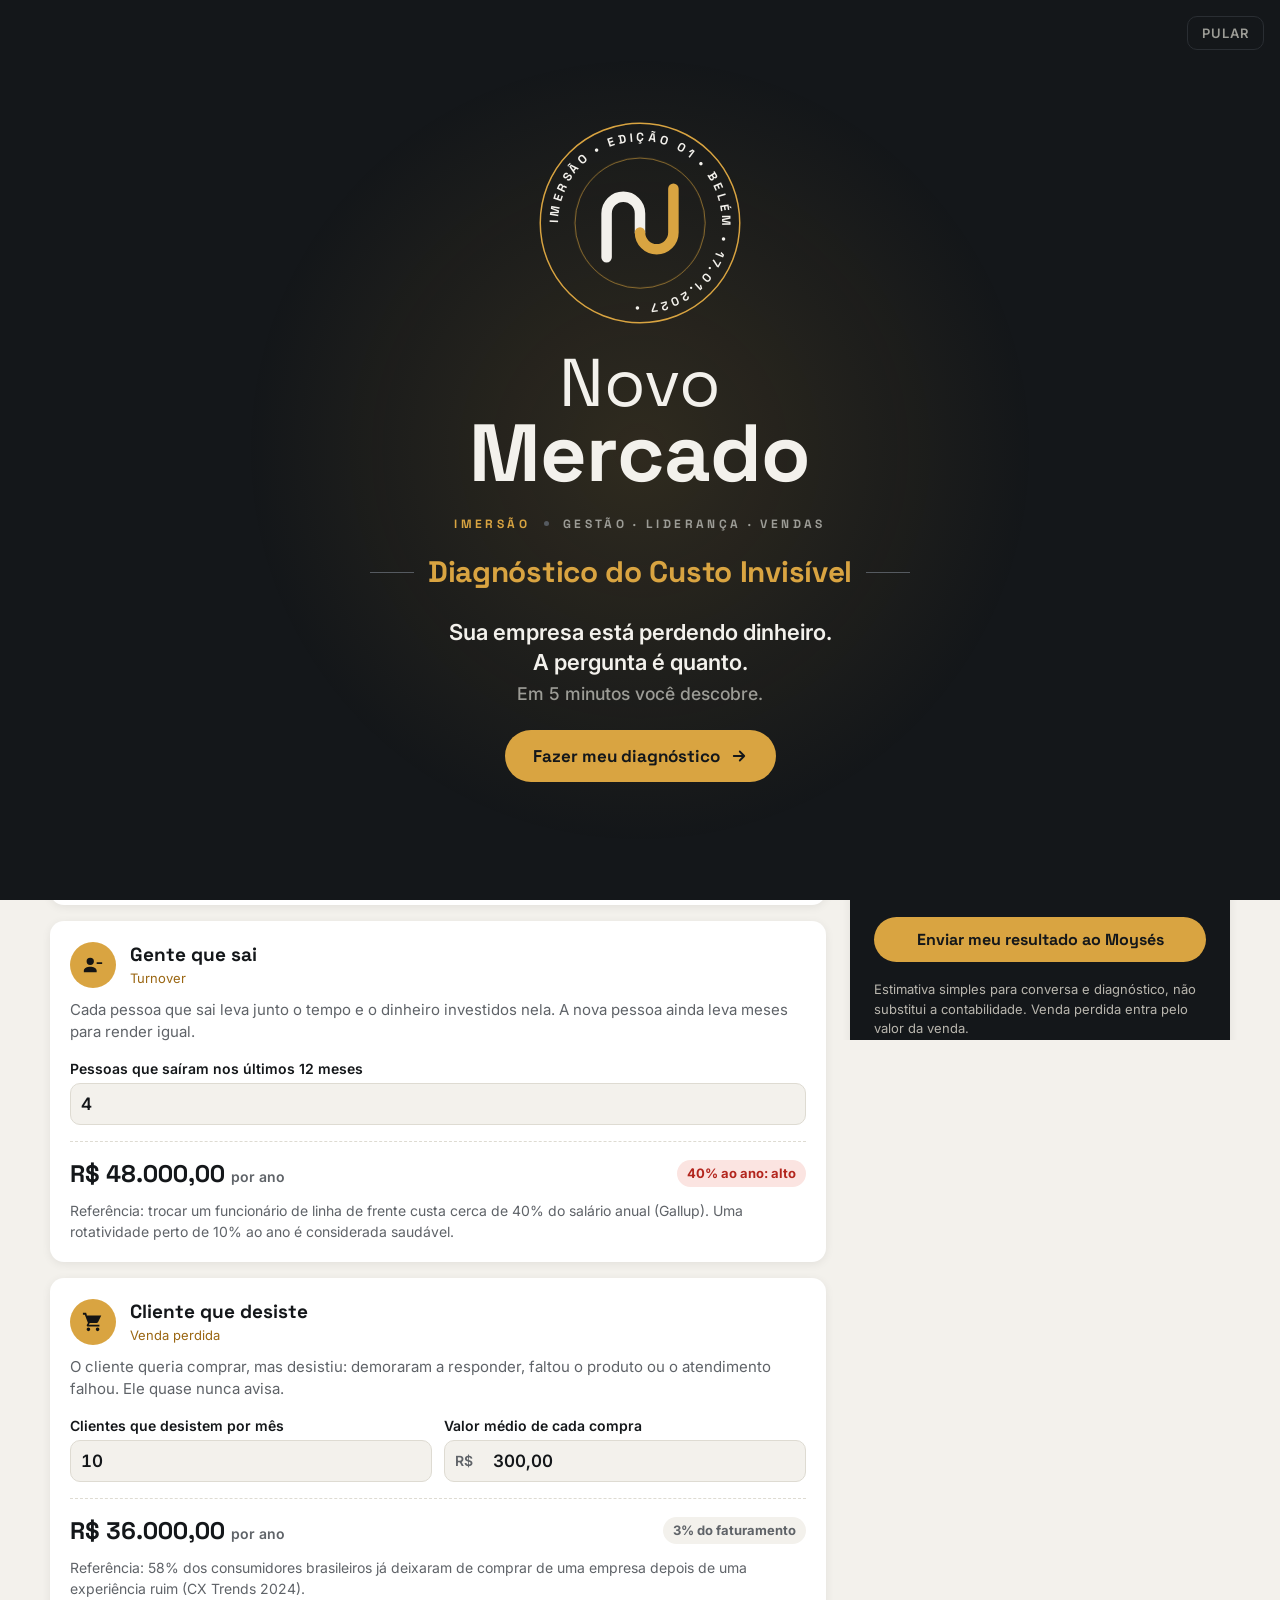
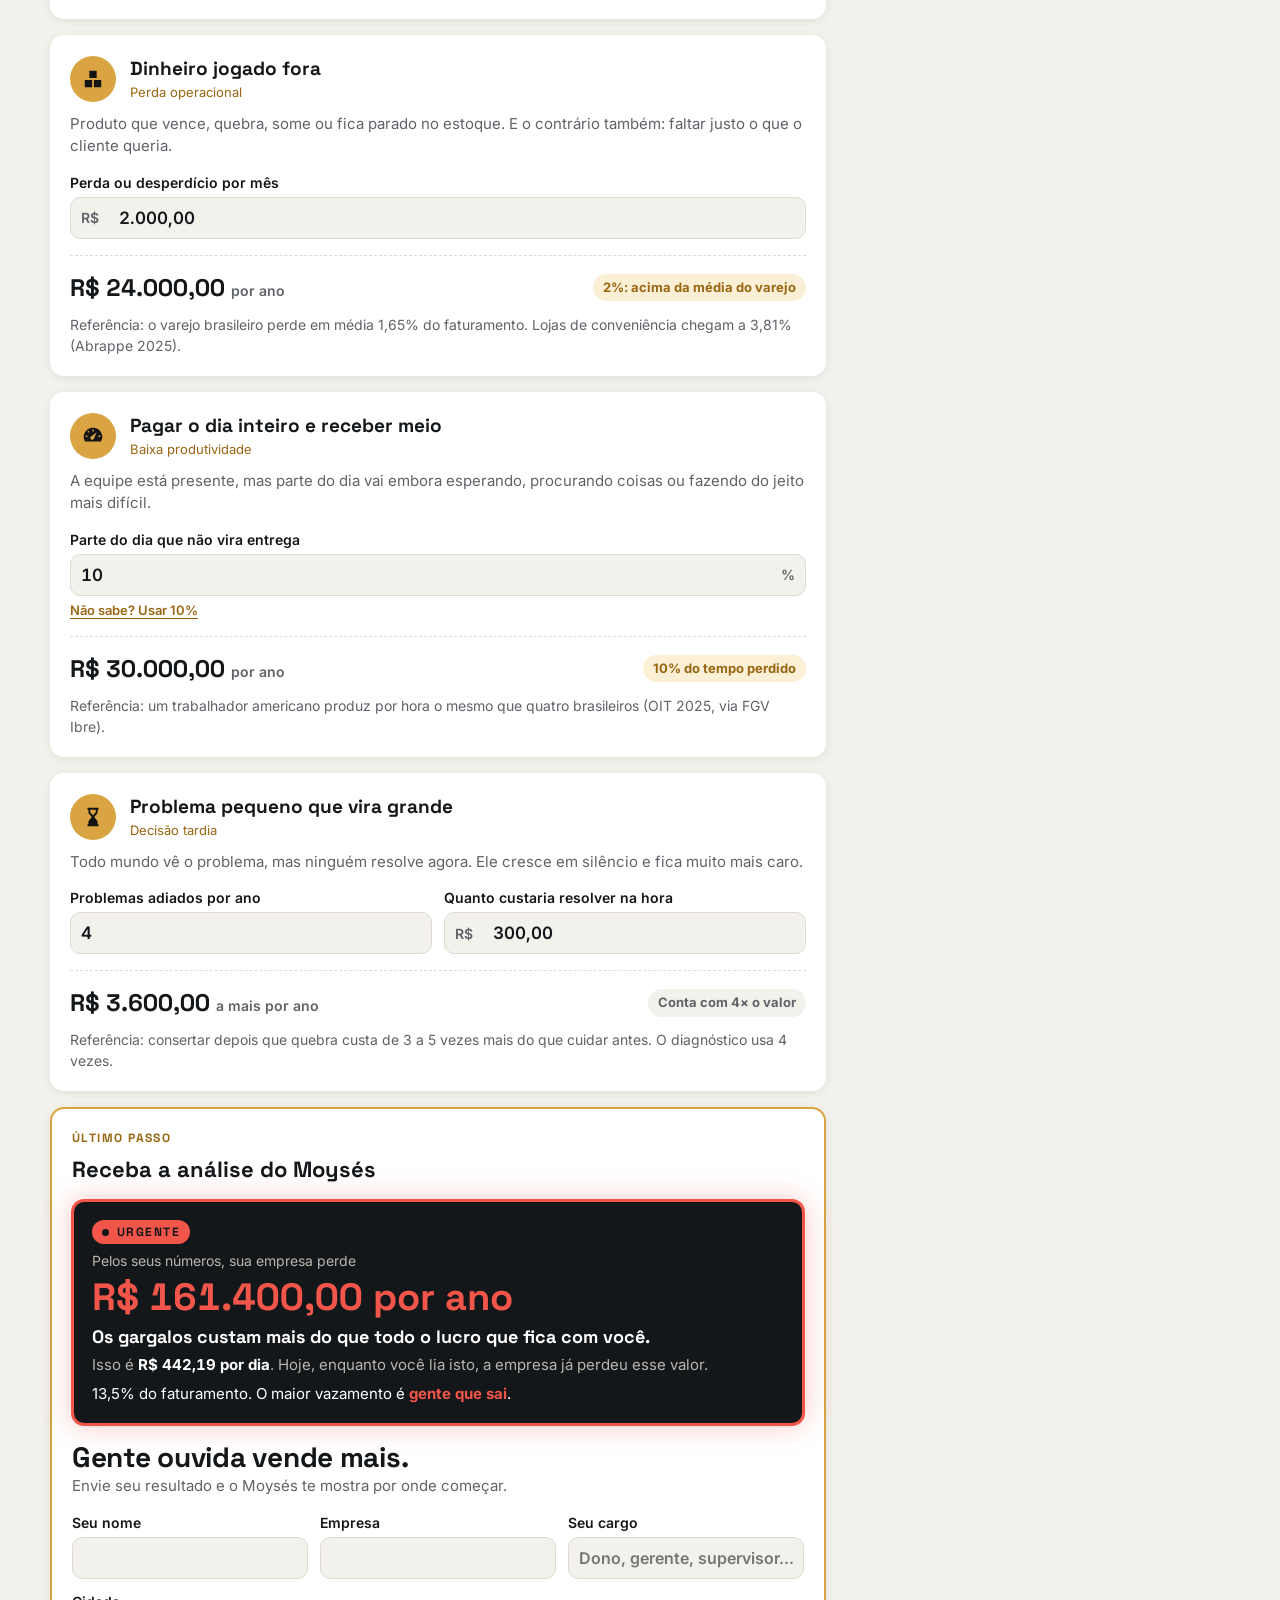
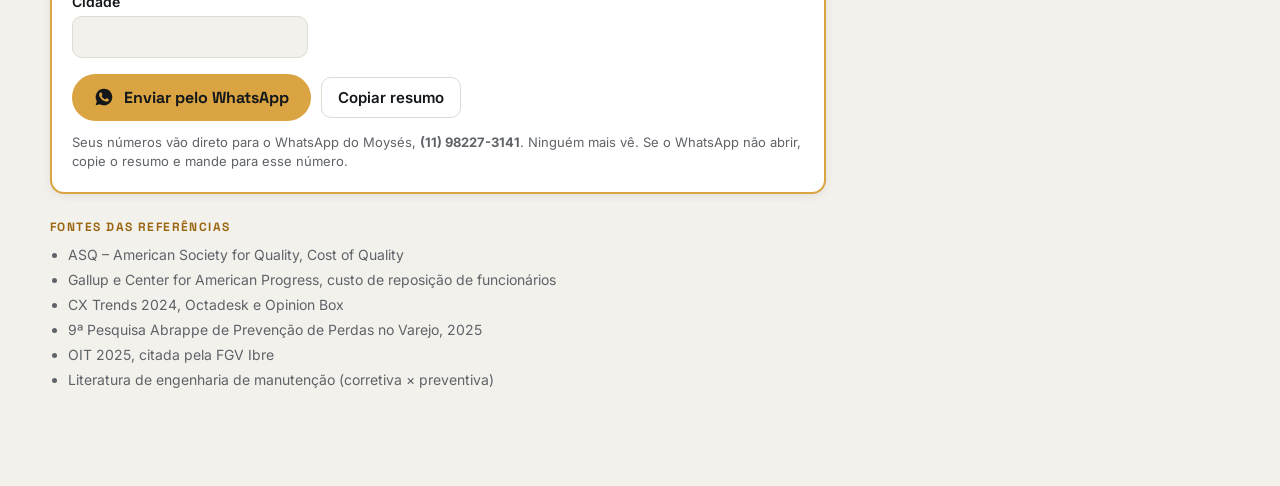
==== diagnostico/index.html @ c864bd3b "Adiciona data e local do evento e página do Diagnóstico do Custo Invisível - Exibe 17/01/2027 (domin" ====
<!doctype html>
<html lang="pt-BR">
<head>
<meta charset="utf-8">
<meta name="viewport" content="width=device-width,initial-scale=1,viewport-fit=cover">
<meta name="description" content="Em 5 minutos, descubra quanto os gargalos custam para a sua empresa por ano. Imersão Novo Mercado, com Moysés Carvalho.">
<meta property="og:title" content="Diagnóstico do Custo Invisível">
<meta property="og:description" content="Sua empresa está perdendo dinheiro. A pergunta é quanto.">
<title>Diagnóstico do Custo Invisível</title>
<style>:root{color-scheme:light;box-sizing:border-box;padding-top:env(safe-area-inset-top,0px);padding-bottom:env(safe-area-inset-bottom,0px)}body{margin:0}img{max-width:100%}[hidden]{display:none!important}</style>
<link rel="preconnect" href="https://fonts.googleapis.com">
<link rel="preconnect" href="https://fonts.gstatic.com" crossorigin>
<link rel="stylesheet" href="https://fonts.googleapis.com/css2?family=Space+Grotesk:wght@400;500;700&family=Inter:wght@400;600;700&display=swap">
<style>
/* Abertura animada com a marca Novo Mercado; depois, formulário de 6 gargalos à esquerda, painel de resultado fixo à direita; empilha no celular com barra de total no rodapé */
:root {
  --bg: #F3F1EC;
  --card: #FFFFFF;
  --ink: #14171A;
  --muted: #5F6368;
  --line: #DEDBD2;
  --gold: #D9A441;
  --gold-ink: #9A6612;
  --gold-soft: #F6EAD2;
  --panel: #14171A;
  --panel-ink: #FFFFFF;
  --panel-muted: #B9B6AE;
  --good: #2E7D4F; --good-bg: #E3F2E8;
  --warn: #9A6612; --warn-bg: #FBEFD6;
  --bad: #B3261E;  --bad-bg: #FBE4E1;
  --shadow: 0 2px 10px rgba(20,20,20,.07);
  --display: "Space Grotesk", "Arial Narrow", Arial, sans-serif;
  --body: "Inter", "Segoe UI", Arial, sans-serif;
}
@media (prefers-color-scheme: dark) { :root:not([data-theme="light"]) {
  --bg: #17161A; --card: #222126; --ink: #F2F0EA; --muted: #A9A6A0; --line: #34323A;
  --gold: #E2B357; --gold-ink: #E9C47A; --gold-soft: #3A3022;
  --panel: #0C0C0E; --panel-ink: #F2F0EA; --panel-muted: #A9A6A0;
  --good: #7CCB9A; --good-bg: #1E3327; --warn: #E9C47A; --warn-bg: #3A3022; --bad: #F2A39B; --bad-bg: #3D2220;
  --shadow: 0 2px 10px rgba(0,0,0,.35); color-scheme: dark; } }
:root[data-theme="dark"] {
  --bg: #17161A; --card: #222126; --ink: #F2F0EA; --muted: #A9A6A0; --line: #34323A;
  --gold: #E2B357; --gold-ink: #E9C47A; --gold-soft: #3A3022;
  --panel: #0C0C0E; --panel-ink: #F2F0EA; --panel-muted: #A9A6A0;
  --good: #7CCB9A; --good-bg: #1E3327; --warn: #E9C47A; --warn-bg: #3A3022; --bad: #F2A39B; --bad-bg: #3D2220;
  --shadow: 0 2px 10px rgba(0,0,0,.35); color-scheme: dark; }

* { box-sizing: border-box; }
body { background: var(--bg); color: var(--ink); font-family: var(--body); font-size: 16px; line-height: 1.5;
  padding-left: max(16px, env(safe-area-inset-left, 0px)); padding-right: max(16px, env(safe-area-inset-right, 0px)); padding-block: 28px 96px; }
.wrap { max-width: 1180px; margin: 0 auto; display: grid; gap: 24px; }
h1, h2, h3 { font-family: var(--display); margin: 0; text-wrap: balance; }
h1 { font-size: clamp(28px, 4.5vw, 42px); font-weight: 800; letter-spacing: -0.01em; }
.lead { color: var(--muted); max-width: 62ch; margin: 8px 0 0; font-size: 17px; }
.eyebrow { font-family: var(--display); font-size: 12px; font-weight: 700; letter-spacing: .12em; text-transform: uppercase; color: var(--gold-ink); }
.top { display: flex; flex-wrap: wrap; gap: 16px; align-items: flex-end; justify-content: space-between; }
.actions { display: flex; gap: 8px; flex-wrap: wrap; }
button { font: 600 15px var(--body); border-radius: 10px; padding: 10px 16px; cursor: pointer; border: 1px solid var(--line); background: var(--card); color: var(--ink); }
button.primary { background: var(--ink); color: var(--bg); border-color: var(--ink); }
button:focus-visible, input:focus-visible { outline: 3px solid var(--gold); outline-offset: 2px; }
.badge { display: inline-block; font-size: 13px; color: var(--gold-ink); background: var(--gold-soft); border-radius: 999px; padding: 3px 10px; }

.grid { display: grid; grid-template-columns: minmax(0, 1fr) 380px; gap: 24px; align-items: start; }
.col { display: grid; gap: 16px; min-width: 0; }
.card { background: var(--card); border-radius: 14px; box-shadow: var(--shadow); padding: 20px; min-width: 0; }
.base .fields { display: grid; grid-template-columns: repeat(auto-fit, minmax(170px, 1fr)); gap: 14px; margin-top: 14px; }
.hint { color: var(--muted); font-size: 14px; margin: 6px 0 0; }

.g-head { display: flex; gap: 14px; align-items: center; }
.ic { width: 46px; height: 46px; border-radius: 50%; background: var(--gold); display: grid; place-items: center; flex: none; }
.ic svg { width: 22px; height: 22px; fill: #141414; }
.g-head h3 { font-size: 19px; font-weight: 700; }
.g-head .term { font-size: 13px; color: var(--gold-ink); }
.what { color: var(--muted); margin: 10px 0 0; font-size: 15px; }
.fields { display: grid; grid-template-columns: repeat(auto-fit, minmax(200px, 1fr)); gap: 12px; margin-top: 14px; }
label { display: grid; gap: 4px; font-size: 14px; font-weight: 600; }
.inp { display: flex; align-items: center; border: 1px solid var(--line); border-radius: 10px; background: var(--bg); overflow: hidden; }
.inp span { padding: 0 10px; color: var(--muted); font-weight: 600; font-size: 14px; }
.inp input { flex: 1; min-width: 0; border: 0; background: transparent; color: var(--ink); font: 600 17px var(--body); padding: 10px 10px; font-variant-numeric: tabular-nums; }
.inp input:focus { outline: none; }
.inp input::-webkit-outer-spin-button, .inp input::-webkit-inner-spin-button { -webkit-appearance: none; margin: 0; }
.inp input[type=number] { -moz-appearance: textfield; appearance: textfield; }
.inp:focus-within { border-color: var(--gold); box-shadow: 0 0 0 3px var(--gold-soft); }
.g-foot { display: flex; flex-wrap: wrap; gap: 10px 16px; align-items: center; justify-content: space-between; margin-top: 16px; padding-top: 14px; border-top: 1px dashed var(--line); }
.g-val { font-family: var(--display); font-size: 24px; font-weight: 800; font-variant-numeric: tabular-nums; }
.g-val small { font: 600 14px var(--body); color: var(--muted); }
.ref { font-size: 14px; color: var(--muted); margin: 8px 0 0; }
.chip { font-size: 13px; font-weight: 700; padding: 4px 10px; border-radius: 999px; }
.chip.good { color: var(--good); background: var(--good-bg); }
.chip.warn { color: var(--warn); background: var(--warn-bg); }
.chip.bad { color: var(--bad); background: var(--bad-bg); }
.chip.neutral { color: var(--muted); background: var(--bg); }

.summary { position: sticky; top: calc(env(safe-area-inset-top, 0px) + 16px); background: var(--panel); color: var(--panel-ink); border-radius: 16px; padding: 24px; display: grid; gap: 18px; box-shadow: var(--shadow); }
.summary .eyebrow { color: var(--gold); }
.total { font-family: var(--display); font-weight: 800; font-size: clamp(28px, 3.4vw, 40px); color: var(--gold); line-height: 1.1; overflow-wrap: anywhere; font-variant-numeric: tabular-nums; }
.sub { color: var(--panel-muted); font-size: 15px; }
.verdict { font-family: var(--display); font-size: 19px; font-weight: 700; line-height: 1.3; }
.cmp { display: grid; gap: 8px; }
.cmp div { display: flex; justify-content: space-between; gap: 12px; border-bottom: 1px solid rgba(255,255,255,.12); padding-bottom: 8px; font-size: 15px; }
.cmp b { font-variant-numeric: tabular-nums; white-space: nowrap; }
.bars { display: grid; gap: 9px; }
.bar { display: grid; gap: 3px; font-size: 14px; }
.bar .row { display: flex; justify-content: space-between; gap: 10px; }
.bar .row b { font-variant-numeric: tabular-nums; white-space: nowrap; }
.track { height: 8px; border-radius: 99px; background: rgba(255,255,255,.12); overflow: hidden; }
.fill { height: 100%; background: var(--gold); border-radius: 99px; transition: width .3s ease; }
.bar.top .row span::after { content: "  comece por aqui"; color: var(--gold); font-weight: 700; font-size: 12px; text-transform: uppercase; letter-spacing: .06em; }
.note { font-size: 13px; color: var(--panel-muted); margin: 0; }

.sources { color: var(--muted); font-size: 14px; }
.sources ul { margin: 8px 0 0; padding-left: 18px; display: grid; gap: 4px; }
.sources a { color: var(--gold-ink); }

.dock { display: none; }
@media (max-width: 900px) {
  .grid { grid-template-columns: minmax(0, 1fr); }
  .summary { position: static; }
  .dock { display: flex; position: fixed; left: 0; right: 0; bottom: 0; z-index: 5; background: var(--panel); color: var(--panel-ink);
    padding-top: 12px; padding-bottom: calc(12px + env(safe-area-inset-bottom, 0px));
    padding-left: max(16px, env(safe-area-inset-left, 0px)); padding-right: max(16px, env(safe-area-inset-right, 0px));
    justify-content: space-between; align-items: center; gap: 12px; }
  .dock b { white-space: nowrap; font-family: var(--display); font-size: clamp(17px, 5vw, 22px); color: var(--gold); font-variant-numeric: tabular-nums; }
  .dock a { color: var(--panel-ink); font-weight: 600; font-size: 14px; }
}
@media (prefers-reduced-motion: reduce) { .fill { transition: none; } }
/* ---------- Abertura (sempre no visual escuro da marca) ---------- */
.intro { position: fixed; inset: 0; z-index: 50; background: #14171A; color: #F3F1EC; display: flex; flex-direction: column; align-items: center; justify-content: safe center; overflow-y: auto;
  padding-top: calc(24px + env(safe-area-inset-top, 0px)); padding-bottom: calc(24px + env(safe-area-inset-bottom, 0px));
  padding-left: max(16px, env(safe-area-inset-left, 0px)); padding-right: max(16px, env(safe-area-inset-right, 0px));
  overflow-x: hidden; transition: opacity .6s ease, visibility .6s; }
.intro.out { opacity: 0; visibility: hidden; }
.intro::before { content: ""; position: fixed; top: 50%; left: 50%; translate: -50% -50%; pointer-events: none; width: min(120vw, 900px); aspect-ratio: 1; border-radius: 50%;
  background: radial-gradient(circle, rgba(217,164,65,.14), rgba(217,164,65,0) 62%); opacity: 0; animation: glow 2.4s ease .9s forwards; }
.intro .skip { position: absolute; top: calc(16px + env(safe-area-inset-top, 0px)); right: max(16px, env(safe-area-inset-right, 0px));
  background: transparent; color: #9C9C96; border: 1px solid #2A2E33; font: 600 13px var(--body); letter-spacing: .08em; text-transform: uppercase; padding: 8px 14px; }
.intro .skip:hover { color: #F3F1EC; border-color: #555A60; }
.stage { position: relative; display: grid; justify-items: center; gap: clamp(12px, 2.6vh, 28px); text-align: center; max-width: 640px; flex: none; }
.seal { position: relative; width: clamp(110px, min(34vw, 24vh), 210px); aspect-ratio: 1; max-width: 100%; }
.seal svg { position: absolute; inset: 0; width: 100%; height: 100%; overflow: visible; }
.seal .ring { fill: none; stroke: #D9A441; stroke-width: 1.4; stroke-dasharray: 600; stroke-dashoffset: 600; animation: draw 1.4s cubic-bezier(.6,0,.2,1) .2s forwards; }
.seal .ring2 { fill: none; stroke: #D9A441; stroke-width: .6; opacity: 0; animation: fade .6s ease 1.3s forwards; }
.seal .orbit { opacity: 0; transform-origin: 100px 100px; animation: fade .8s ease 1.5s forwards, spin 40s linear 1.5s infinite; }
.seal .orbit text { fill: #F3F1EC; font: 700 11.5px var(--display); letter-spacing: 3.2px; }
.mark path { fill: none; stroke-width: 11; stroke-linecap: round; }
.mark .p1 { stroke: #F3F1EC; stroke-dasharray: 140; stroke-dashoffset: 140; animation: draw .9s cubic-bezier(.6,0,.2,1) .5s forwards; }
.mark .p2 { stroke: #D9A441; stroke-dasharray: 110; stroke-dashoffset: 110; animation: draw .8s cubic-bezier(.6,0,.2,1) 1.25s forwards; }
.word { font-family: var(--display); line-height: .95; letter-spacing: -0.02em; display: grid; justify-items: center; }
.word span { display: block; opacity: 0; transform: translateY(18px); animation: rise .8s cubic-bezier(.2,.7,.2,1) forwards; }
.word .w1 { font-weight: 400; font-size: clamp(34px, min(9vw, 7.5vh), 72px); animation-delay: 1.9s; }
.word .w2 { font-weight: 700; font-size: clamp(40px, min(11vw, 9vh), 88px); animation-delay: 2.1s; }
.tag { display: flex; flex-wrap: wrap; justify-content: center; align-items: center; gap: 6px 14px; font: 700 12px var(--display); letter-spacing: .28em; text-transform: uppercase; color: #9C9C96; opacity: 0; animation: fade .8s ease 2.6s forwards; }
.tag b { color: #D9A441; }
.tag i { width: 5px; height: 5px; border-radius: 50%; background: #555A60; }
.prod { display: flex; align-items: center; gap: 14px; font: 700 clamp(19px, min(4.6vw, 3.3vh), 30px)/1.15 var(--display); color: #D9A441; letter-spacing: -0.01em; text-wrap: balance; margin: 0; opacity: 0; transform: translateY(10px); animation: rise .8s ease 2.9s forwards; }
.prod::before, .prod::after { content: ""; width: clamp(18px, 5vw, 44px); height: 1px; background: #555A60; flex: none; }
.hook strong { display: block; color: #F3F1EC; font-weight: 600; }
.hook span { display: block; font-size: .8em; color: #9C9C96; margin-top: 4px; }
.hook { font: 500 clamp(16px, min(3.6vw, 2.6vh), 22px)/1.4 var(--body); color: #D8D5CD; max-width: 32ch; margin: 4px 0 0; text-wrap: balance; opacity: 0; transform: translateY(10px); animation: rise .8s ease 3.3s forwards; }
.go { background: #D9A441; color: #14171A; border: 0; font: 700 17px var(--display); padding: 15px 28px; border-radius: 999px; display: inline-flex; gap: 10px; align-items: center;
  opacity: 0; transform: translateY(10px); animation: rise .7s ease 3.8s forwards; }
.go:hover { background: #E6B65A; }
.go svg { width: 18px; height: 18px; fill: none; stroke: currentColor; stroke-width: 2.4; stroke-linecap: round; stroke-linejoin: round; transition: transform .2s; }
.go:hover svg { transform: translateX(3px); }
.intro button:focus-visible { outline: 3px solid #F3F1EC; outline-offset: 3px; }
@keyframes draw { to { stroke-dashoffset: 0; } }
@keyframes fade { to { opacity: 1; } }
@keyframes rise { to { opacity: 1; transform: none; } }
@keyframes glow { to { opacity: 1; } }
@keyframes spin { to { transform: rotate(360deg); } }
@media (prefers-reduced-motion: reduce) {
  .intro *, .intro::before { animation: none !important; opacity: 1 !important; transform: none !important; stroke-dashoffset: 0 !important; }
}

/* Marca no cabeçalho */
.brand { display: flex; align-items: center; gap: 10px; }
.brand svg { width: 34px; height: 34px; flex: none; }
.brand svg path { fill: none; stroke-width: 11; stroke-linecap: round; }
.brand .b1 { stroke: var(--ink); } .brand .b2 { stroke: var(--gold); }

/* Envio para o Moysés */
.send-card { border: 2px solid var(--gold); }
.send-card h2 { font-size: 22px; font-weight: 700; margin-top: 6px; }
.send-card .fields input { font: 600 16px var(--body); }
.send-card .inp input { font-size: 16px; }
.send { display: flex; flex-wrap: wrap; gap: 10px; align-items: center; margin-top: 16px; }
a.wa { display: inline-flex; align-items: center; gap: 10px; background: var(--gold); color: #14171A; text-decoration: none; font: 700 16px var(--display); padding: 13px 22px; border-radius: 999px; }
a.wa:hover { filter: brightness(1.06); }
a.wa:focus-visible { outline: 3px solid var(--ink); outline-offset: 2px; }
a.wa svg { width: 20px; height: 20px; fill: currentColor; }
.msg { margin: 10px 0 0; font-size: 14px; font-weight: 600; }
.msg.err { color: var(--bad); } .msg.ok { color: var(--good); }
.privacy { color: var(--muted); font-size: 13px; margin: 12px 0 0; }
.fieldtip { font-size: 13px; font-weight: 400; color: var(--muted); }
.tipbtn { justify-self: start; background: none; border: 0; padding: 2px 0; font: 600 13px var(--body); color: var(--gold-ink); text-decoration: underline; text-underline-offset: 3px; cursor: pointer; border-radius: 4px; }
.tipbtn:hover { color: var(--ink); }
.shock { --lv: #D9A441; background: var(--panel); color: var(--panel-ink); border-radius: 12px; padding: 18px; margin-top: 14px; display: grid; gap: 6px; border: 2px solid transparent; transition: border-color .4s, box-shadow .4s; }
.shock[data-level] { border-color: var(--lv); }
.shock[data-level="ok"] { --lv: #52C483; }
.shock[data-level="warn"] { --lv: #E9C33F; }
.shock[data-level="high"] { --lv: #F08A3C; }
.shock[data-level="crit"] { --lv: #F2564A; box-shadow: 0 0 0 1px var(--lv), 0 0 28px rgba(242,86,74,.35); }
.shock.pulse { animation: alarm 1.1s ease-in-out 3; }
@keyframes alarm { 0%,100% { box-shadow: 0 0 0 1px var(--lv), 0 0 18px rgba(242,86,74,.25); } 50% { box-shadow: 0 0 0 4px var(--lv), 0 0 48px rgba(242,86,74,.7); } }
.shock .lvl { justify-self: start; display: none; align-items: center; gap: 8px; font: 700 12px var(--display); letter-spacing: .12em; text-transform: uppercase; color: #14171A; background: var(--lv); padding: 4px 10px; border-radius: 999px; }
.shock[data-level] .lvl { display: inline-flex; }
.shock .lvl::before { content: ""; width: 7px; height: 7px; border-radius: 50%; background: #14171A; }
.shock .big { color: var(--lv) !important; }
.shock .msgline { font-family: var(--display); font-weight: 700; font-size: 18px; line-height: 1.3; }
.shock .day { font-size: 15px; color: var(--panel-muted); }
.shock .day b { color: var(--panel-ink); font-variant-numeric: tabular-nums; }
@media (prefers-reduced-motion: reduce) { .shock.pulse { animation: none; } .shock { transition: none; } }
.shock .lbl { font-size: 14px; color: var(--panel-muted); }
.shock .big { font-family: var(--display); font-weight: 700; font-size: clamp(28px, 6vw, 38px); color: var(--gold); line-height: 1.1; overflow-wrap: anywhere; font-variant-numeric: tabular-nums; }
.shock .top1 { font-size: 15px; }
.shock .top1 b { color: var(--lv); }
.forwho { font: 600 clamp(13px, 1.8vh, 15px) var(--body); color: #D9A441; letter-spacing: .04em; margin: 0; opacity: 0; animation: fade .8s ease 3s forwards; }
.motto { display: grid; gap: 2px; margin-top: 16px; }
.motto b { font: 700 clamp(22px, 4vw, 28px)/1.15 var(--display); color: var(--ink); letter-spacing: -0.01em; }
.motto span { color: var(--muted); font-size: 15px; }
.cta-panel { display: inline-flex; justify-content: center; background: var(--gold); color: #14171A; text-decoration: none; font: 700 16px var(--display); padding: 12px 18px; border-radius: 999px; }

</style>
</head>
<body>

<div class="intro" id="intro" role="dialog" aria-modal="true" aria-label="Diagnóstico do Custo Invisível · Imersão Novo Mercado">
  <button type="button" class="skip" id="skip">Pular</button>
  <div class="stage">
    <div class="seal" aria-hidden="true">
      <svg viewBox="0 0 200 200">
        <defs><path id="orbitPath" d="M100,100 m-78,0 a78,78 0 1,1 156,0 a78,78 0 1,1 -156,0"></path></defs>
        <circle class="ring" cx="100" cy="100" r="95"></circle>
        <circle class="ring2" cx="100" cy="100" r="62"></circle>
        <g class="orbit"><text><textPath href="#orbitPath">IMERSÃO • EDIÇÃO 01 • BELÉM • 17.01.2027 •</textPath></text></g>
      </svg>
      <svg viewBox="-60 -60 220 220" class="mark">
        <path class="p1" d="M15 86 V40 A17.5 17.5 0 0 1 50 40 V60"></path>
        <path class="p2" d="M50 60 A17.5 17.5 0 0 0 85 60 V14"></path>
      </svg>
    </div>
    <div class="word" aria-hidden="true"><span class="w1">Novo</span><span class="w2">Mercado</span></div>
    <div class="tag"><b>Imersão</b><i></i><span>Gestão · Liderança · Vendas</span></div>
    <p class="prod">Diagnóstico do Custo Invisível</p>
    <p class="forwho" id="forwho" hidden></p>
    <p class="hook"><strong>Sua empresa está perdendo dinheiro.<br>A pergunta é quanto.</strong><span>Em 5 minutos você descobre.</span></p>
    <button type="button" class="go" id="go">Fazer meu diagnóstico <svg viewBox="0 0 24 24"><path d="M5 12h14M13 6l6 6-6 6"></path></svg></button>
  </div>
</div>

<div class="wrap">
  <header class="top">
    <div>
      <div class="brand"><svg viewBox="0 0 100 100" aria-hidden="true"><path class="b1" d="M15 86 V40 A17.5 17.5 0 0 1 50 40 V60"></path><path class="b2" d="M50 60 A17.5 17.5 0 0 0 85 60 V14"></path></svg><div class="eyebrow">Imersão Novo Mercado</div></div>
      <h1>Diagnóstico do Custo Invisível</h1>
      <p class="lead">Preencha com os números da sua empresa. Sua empresa está perdendo dinheiro. A pergunta é quanto. O diagnóstico soma o custo de cada gargalo em um ano e compara com o lucro e com o ganho de crescer 10%.</p>
    </div>
    <div class="actions">
      <span class="badge" id="exampleBadge">Mostrando um exemplo</span>
      <button type="button" id="btnExample">Carregar exemplo</button>
      <button type="button" class="primary" id="btnClear">Usar meus números</button>
    </div>
  </header>

  <div class="grid">
    <form class="col" id="form" autocomplete="off">
      <section class="card base">
        <div class="eyebrow">Sua empresa</div>
        <div class="fields">
          <label for="fat">Faturamento por mês<div class="inp"><span>R$</span><input id="fat" class="money" type="text" inputmode="decimal" placeholder="0,00"></div></label>
          <label for="margem">Margem de lucro<div class="inp"><input id="margem" inputmode="decimal" type="number" min="0" step="any"><span>%</span></div><button type="button" class="tipbtn" data-t="margem" data-v="10">Não sabe? Usar 10%</button></label>
          <label for="func">Funcionários<div class="inp"><input id="func" inputmode="numeric" type="number" min="0" step="1"></div></label>
          <label for="sal">Salário médio<div class="inp"><span>R$</span><input id="sal" class="money" type="text" inputmode="decimal" placeholder="0,00"></div></label>
        </div>
        <p class="hint">Custo de uma hora de trabalho, já com encargos: <b id="hora">R$ 0</b> (salário ÷ 100).</p>
      </section>

      <section class="card" id="c1">
        <div class="g-head"><div class="ic"><svg viewBox="0 0 24 24"><path d="M12 4a8 8 0 1 1-7.4 11h2.2A6 6 0 1 0 8 7.5L10.5 10H3V2.5l3.1 3.1A8 8 0 0 1 12 4z"/></svg></div>
          <div><h3>Trabalho feito duas vezes</h3><div class="term">Retrabalho</div></div></div>
        <p class="what">Quando algo sai errado, alguém precisa parar e fazer de novo. Você paga duas vezes pela mesma tarefa.</p>
        <div class="fields">
          <label for="r_pessoas">Quantas pessoas precisam refazer tarefas<div class="inp"><input id="r_pessoas" type="number" min="0" step="1" inputmode="numeric"></div></label>
          <label for="r_horas">Tempo que cada uma perde refazendo, por dia<div class="inp"><input id="r_horas" class="dec" type="text" inputmode="decimal" placeholder="Ex.: 1 ou 0,5"><span>h</span></div><span class="fieldtip">Só o tempo gasto corrigindo erro ou fazendo de novo. Não é a jornada de trabalho.</span><button type="button" class="tipbtn" data-t="r_horas" data-v="1">Não sabe? Usar 1 hora</button></label>
        </div>
        <div class="g-foot"><div class="g-val" id="v1">R$ 0 <small>por ano</small></div><span class="chip" id="s1"></span></div>
        <p class="ref">Referência: erros e retrabalho custam de 15% a 20% das vendas em muitas empresas. As melhores ficam abaixo de 5% (ASQ).</p>
      </section>

      <section class="card" id="c2">
        <div class="g-head"><div class="ic"><svg viewBox="0 0 24 24"><path d="M9 12a4 4 0 1 0 0-8 4 4 0 0 0 0 8zm0 2c-3.3 0-7 1.7-7 4v2h14v-2c0-2.3-3.7-4-7-4zm7-5h6v2h-6z"/></svg></div>
          <div><h3>Gente que sai</h3><div class="term">Turnover</div></div></div>
        <p class="what">Cada pessoa que sai leva junto o tempo e o dinheiro investidos nela. A nova pessoa ainda leva meses para render igual.</p>
        <div class="fields">
          <label for="t_saidas">Pessoas que saíram nos últimos 12 meses<div class="inp"><input id="t_saidas" type="number" min="0" step="1" inputmode="numeric"></div></label>
        </div>
        <div class="g-foot"><div class="g-val" id="v2">R$ 0 <small>por ano</small></div><span class="chip" id="s2"></span></div>
        <p class="ref">Referência: trocar um funcionário de linha de frente custa cerca de 40% do salário anual (Gallup). Uma rotatividade perto de 10% ao ano é considerada saudável.</p>
      </section>

      <section class="card" id="c3">
        <div class="g-head"><div class="ic"><svg viewBox="0 0 24 24"><path d="M7 18a2 2 0 1 0 0 4 2 2 0 0 0 0-4zm10 0a2 2 0 1 0 0 4 2 2 0 0 0 0-4zM5.2 4l-.7-2H1v2h2.1l3.4 9.2L5.3 15c-.5 1 .2 2 1.3 2H19v-2H7.4l1-1.8h7.4c.8 0 1.4-.4 1.8-1.1L21 5H5.2z"/></svg></div>
          <div><h3>Cliente que desiste</h3><div class="term">Venda perdida</div></div></div>
        <p class="what">O cliente queria comprar, mas desistiu: demoraram a responder, faltou o produto ou o atendimento falhou. Ele quase nunca avisa.</p>
        <div class="fields">
          <label for="v_clientes">Clientes que desistem por mês<div class="inp"><input id="v_clientes" type="number" min="0" step="1" inputmode="numeric"></div></label>
          <label for="v_ticket">Valor médio de cada compra<div class="inp"><span>R$</span><input id="v_ticket" class="money" type="text" inputmode="decimal" placeholder="0,00"></div></label>
        </div>
        <div class="g-foot"><div class="g-val" id="v3">R$ 0 <small>por ano</small></div><span class="chip" id="s3"></span></div>
        <p class="ref">Referência: 58% dos consumidores brasileiros já deixaram de comprar de uma empresa depois de uma experiência ruim (CX Trends 2024).</p>
      </section>

      <section class="card" id="c4">
        <div class="g-head"><div class="ic"><svg viewBox="0 0 24 24"><path d="M3 13h8v8H3zm10 0h8v8h-8zM8 3h8v8H8z"/></svg></div>
          <div><h3>Dinheiro jogado fora</h3><div class="term">Perda operacional</div></div></div>
        <p class="what">Produto que vence, quebra, some ou fica parado no estoque. E o contrário também: faltar justo o que o cliente queria.</p>
        <div class="fields">
          <label for="p_mes">Perda ou desperdício por mês<div class="inp"><span>R$</span><input id="p_mes" class="money" type="text" inputmode="decimal" placeholder="0,00"></div></label>
        </div>
        <div class="g-foot"><div class="g-val" id="v4">R$ 0 <small>por ano</small></div><span class="chip" id="s4"></span></div>
        <p class="ref">Referência: o varejo brasileiro perde em média 1,65% do faturamento. Lojas de conveniência chegam a 3,81% (Abrappe 2025).</p>
      </section>

      <section class="card" id="c5">
        <div class="g-head"><div class="ic"><svg viewBox="0 0 24 24"><path d="M12 3a10 10 0 0 0-8.7 15h17.4A10 10 0 0 0 12 3zm1 11.7a2 2 0 1 1-2.6-2.4L16 8l-3 6.7zM6 13H4v-1.5h2zm1.3-4.6L5.9 7.3 7 6.2l1.1 1.1zM12.8 7h-1.5V5h1.5zM20 13h-2v-1.5h2z"/></svg></div>
          <div><h3>Pagar o dia inteiro e receber meio</h3><div class="term">Baixa produtividade</div></div></div>
        <p class="what">A equipe está presente, mas parte do dia vai embora esperando, procurando coisas ou fazendo do jeito mais difícil.</p>
        <div class="fields">
          <label for="b_pct">Parte do dia que não vira entrega<div class="inp"><input id="b_pct" type="number" min="0" max="100" step="any" inputmode="decimal"><span>%</span></div><button type="button" class="tipbtn" data-t="b_pct" data-v="10">Não sabe? Usar 10%</button></label>
        </div>
        <div class="g-foot"><div class="g-val" id="v5">R$ 0 <small>por ano</small></div><span class="chip" id="s5"></span></div>
        <p class="ref">Referência: um trabalhador americano produz por hora o mesmo que quatro brasileiros (OIT 2025, via FGV Ibre).</p>
      </section>

      <section class="card" id="c6">
        <div class="g-head"><div class="ic"><svg viewBox="0 0 24 24"><path d="M6 2h12v2h-1v3.5L13.4 12l3.6 4.5V20h1v2H6v-2h1v-3.5L10.6 12 7 7.5V4H6zm3 2v2.8L12 10l3-3.2V4z"/></svg></div>
          <div><h3>Problema pequeno que vira grande</h3><div class="term">Decisão tardia</div></div></div>
        <p class="what">Todo mundo vê o problema, mas ninguém resolve agora. Ele cresce em silêncio e fica muito mais caro.</p>
        <div class="fields">
          <label for="d_vezes">Problemas adiados por ano<div class="inp"><input id="d_vezes" type="number" min="0" step="1" inputmode="numeric"></div></label>
          <label for="d_custo">Quanto custaria resolver na hora<div class="inp"><span>R$</span><input id="d_custo" class="money" type="text" inputmode="decimal" placeholder="0,00"></div></label>
        </div>
        <div class="g-foot"><div class="g-val" id="v6">R$ 0 <small>a mais por ano</small></div><span class="chip neutral">Conta com 4× o valor</span></div>
        <p class="ref">Referência: consertar depois que quebra custa de 3 a 5 vezes mais do que cuidar antes. O diagnóstico usa 4 vezes.</p>
      </section>
      <section class="card send-card" id="enviar">
        <div class="eyebrow">Último passo</div>
        <h2>Receba a análise do Moysés</h2>
        <div class="shock" id="shock" aria-live="polite">
          <span class="lvl" id="shockLvl"></span>
          <span class="lbl">Pelos seus números, sua empresa perde</span>
          <span class="big" id="shockTotal">R$ 0,00 por ano</span>
          <span class="msgline" id="shockMsg" hidden></span>
          <span class="day" id="shockDay" hidden></span>
          <span class="top1" id="shockTop"></span>
        </div>
        <div class="motto"><b>Gente ouvida vende mais.</b><span>Envie seu resultado e o Moysés te mostra por onde começar.</span></div>
        <div class="fields">
          <label for="l_nome">Seu nome<div class="inp"><input id="l_nome" type="text" autocomplete="name"></div></label>
          <label for="l_empresa">Empresa<div class="inp"><input id="l_empresa" type="text" autocomplete="organization"></div></label>
          <label for="l_cargo">Seu cargo<div class="inp"><input id="l_cargo" type="text" placeholder="Dono, gerente, supervisor..."></div></label>
          <label for="l_cidade">Cidade<div class="inp"><input id="l_cidade" type="text" autocomplete="address-level2"></div></label>
        </div>
        <div class="send">
          <a class="wa" id="waLink" href="#" target="_blank" rel="noopener"><svg viewBox="0 0 24 24"><path d="M12 2a10 10 0 0 0-8.6 15.1L2 22l5-1.3A10 10 0 1 0 12 2zm5.6 14.2c-.2.7-1.4 1.3-1.9 1.3-.5.1-1.1.1-1.8-.1-.4-.1-1-.3-1.6-.6-2.9-1.2-4.7-4.1-4.9-4.3-.1-.2-1.2-1.6-1.2-3s.7-2.2 1-2.5c.3-.3.6-.4.8-.4h.6c.2 0 .4 0 .6.5l.8 2c.1.2.1.4 0 .5l-.4.6-.4.4c-.1.2-.3.3-.1.6.2.3.8 1.3 1.7 2.1 1.2 1 2.1 1.4 2.4 1.5.3.1.5.1.6-.1l.9-1c.2-.3.4-.2.6-.1l1.9.9c.3.1.5.2.5.3.1.2.1.7-.1 1.4z"/></svg>Enviar pelo WhatsApp</a>
          <button type="button" id="btnCopy">Copiar resumo</button>
        </div>
        <p class="msg" id="sendMsg" hidden></p>
        <p class="privacy">Seus números vão direto para o WhatsApp do Moysés, <b>(11) 98227-3141</b>. Ninguém mais vê. Se o WhatsApp não abrir, copie o resumo e mande para esse número.</p>
      </section>
    </form>

    <aside class="summary" id="resultado" aria-live="polite">
      <div>
        <div class="eyebrow">Custo dos gargalos em um ano</div>
        <div class="total" id="total">R$ 0</div>
        <div class="sub" id="pctFat">0% do faturamento anual</div>
      </div>
      <div class="verdict" id="verdict"></div>
      <div class="cmp">
        <div><span>Lucro do ano inteiro</span><b id="lucro">R$ 0</b></div>
        <div><span>Lucro extra se crescer 10%</span><b id="cresc">R$ 0</b></div>
        <div><span>Resolver metade dos gargalos</span><b id="metade">R$ 0</b></div>
      </div>
      <div class="bars" id="bars"></div>
      <a class="cta-panel" href="#enviar">Enviar meu resultado ao Moysés</a>
      <p class="note">Estimativa simples para conversa e diagnóstico, não substitui a contabilidade. Venda perdida entra pelo valor da venda.</p>
    </aside>
  </div>

  <section class="sources">
    <div class="eyebrow">Fontes das referências</div>
    <ul>
      <li>ASQ – American Society for Quality, Cost of Quality</li>
      <li>Gallup e Center for American Progress, custo de reposição de funcionários</li>
      <li>CX Trends 2024, Octadesk e Opinion Box</li>
      <li>9ª Pesquisa Abrappe de Prevenção de Perdas no Varejo, 2025</li>
      <li>OIT 2025, citada pela FGV Ibre</li>
      <li>Literatura de engenharia de manutenção (corretiva × preventiva)</li>
    </ul>
  </section>
</div>

<div class="dock" aria-hidden="true"><span>Gargalos por ano</span><b id="dockTotal">R$ 0</b><a href="#enviar">Enviar resultado</a></div>

<script>
const EXEMPLO = { fat: 100000, margem: 10, func: 10, sal: 2500, r_pessoas: 3, r_horas: 1, t_saidas: 4, v_clientes: 10, v_ticket: 300, p_mes: 2000, b_pct: 10, d_vezes: 4, d_custo: 300 };
const ids = Object.keys(EXEMPLO);
const $ = (id) => document.getElementById(id);
const fmt2 = (v) => (Math.round(v * 100) / 100).toLocaleString("pt-BR", { minimumFractionDigits: 2, maximumFractionDigits: 2 });
const brl = (v) => "R$ " + fmt2(v);
const MONEY = ["fat", "sal", "v_ticket", "p_mes", "d_custo"];
// Lê "99.992,00", "99992", "2500,5" ou "2500.50"
function parseBRL(t) {
  t = String(t).replace(/[^\d.,]/g, "");
  if (!t) return NaN;
  if (t.includes(",")) t = t.replace(/\./g, "").replace(",", ".");
  else if (/^\d+\.\d{1,2}$/.test(t)) { /* ponto como decimal */ }
  else t = t.replace(/\./g, "");
  return parseFloat(t);
}
const pct = (v) => (v * 100).toLocaleString("pt-BR", { maximumFractionDigits: 1 }) + "%";
const num = (id) => { const el = $(id); const v = (el.classList.contains("money") || el.classList.contains("dec")) ? parseBRL(el.value) : parseFloat(el.value); return isFinite(v) && v > 0 ? v : 0; };

function chip(el, cls, txt) { el.className = "chip " + cls; el.textContent = txt; el.hidden = !txt; }

function calc() {
  const fat = num("fat"), fatAno = fat * 12, margem = num("margem") / 100, func = num("func"), sal = num("sal");
  const hora = sal / 100;
  $("hora").textContent = brl(hora);

  const g = [
    { n: "Trabalho feito duas vezes", v: num("r_pessoas") * num("r_horas") * 22 * hora * 12 },
    { n: "Gente que sai", v: num("t_saidas") * 0.4 * sal * 12 },
    { n: "Cliente que desiste", v: num("v_clientes") * num("v_ticket") * 12 },
    { n: "Dinheiro jogado fora", v: num("p_mes") * 12 },
    { n: "Pagar o dia e receber meio", v: func * sal * (Math.min(num("b_pct"), 100) / 100) * 12 },
    { n: "Problema que vira grande", v: num("d_vezes") * num("d_custo") * 3 },
  ];
  g.forEach((x, i) => { $("v" + (i + 1)).firstChild.nodeValue = brl(x.v) + " "; });

  // Situação em relação à referência
  const r = fatAno ? g[0].v / fatAno : 0;
  if (!fatAno || !g[0].v) chip($("s1"), "neutral", "");
  else if (r <= 0.05) chip($("s1"), "good", pct(r) + " das vendas: nível das melhores");
  else if (r < 0.15) chip($("s1"), "warn", pct(r) + " das vendas: atenção");
  else chip($("s1"), "bad", pct(r) + " das vendas: alto");

  const t = func ? num("t_saidas") / func : 0;
  if (!func || !num("t_saidas")) chip($("s2"), "neutral", "");
  else if (t <= 0.10) chip($("s2"), "good", pct(t) + " ao ano: saudável");
  else if (t <= 0.30) chip($("s2"), "warn", pct(t) + " ao ano: acima do ideal");
  else chip($("s2"), "bad", pct(t) + " ao ano: alto");

  const v = fatAno ? g[2].v / fatAno : 0;
  chip($("s3"), "neutral", fatAno && g[2].v ? pct(v) + " do faturamento" : "");

  const p = fat ? num("p_mes") / fat : 0;
  if (!fat || !num("p_mes")) chip($("s4"), "neutral", "");
  else if (p <= 0.0165) chip($("s4"), "good", pct(p) + ": abaixo da média do varejo");
  else if (p <= 0.0381) chip($("s4"), "warn", pct(p) + ": acima da média do varejo");
  else chip($("s4"), "bad", pct(p) + ": muito acima da média");

  const b = num("b_pct") / 100;
  if (!b) chip($("s5"), "neutral", "");
  else if (b <= 0.05) chip($("s5"), "good", pct(b) + " do tempo perdido");
  else if (b <= 0.15) chip($("s5"), "warn", pct(b) + " do tempo perdido");
  else chip($("s5"), "bad", pct(b) + " do tempo perdido");

  // Resumo
  const total = g.reduce((s, x) => s + x.v, 0);
  last = { g, total, fatAno, lucro: fatAno * margem };
  const lucro = fatAno * margem, cresc = fatAno * 0.10 * margem, metade = total / 2;
  $("total").textContent = brl(total);
  $("dockTotal").textContent = brl(total);
  $("pctFat").textContent = fatAno ? pct(total / fatAno) + " do faturamento anual" : "Informe o faturamento para comparar";
  $("lucro").textContent = brl(lucro);
  $("cresc").textContent = brl(cresc);
  $("metade").textContent = brl(metade);

  let txt = "";
  if (!total) txt = "Preencha os gargalos para ver quanto dinheiro escapa por ano.";
  else if (!lucro) txt = "Informe faturamento e margem para comparar com o seu lucro.";
  else if (total >= lucro) txt = "Os gargalos custam mais do que todo o lucro do ano.";
  else txt = "Os gargalos consomem " + pct(total / lucro) + " do lucro do ano.";
  if (total && cresc) {
    const x = metade / cresc;
    txt += " Resolver metade deles vale " + x.toLocaleString("pt-BR", { maximumFractionDigits: 1 }) + " vezes o ganho de crescer 10%.";
  }
  $("verdict").textContent = txt;
  $("shockTotal").textContent = brl(total) + " por ano";
  // Termômetro: custo dos gargalos comparado com o lucro do ano
  let lvl = "", lvlName = "", msg = "";
  if (total && lucro) {
    const r = total / lucro;
    if (r < 0.2) { lvl = "ok"; lvlName = "Saudável"; msg = "Empresa saudável. Ainda dá para ganhar " + brl(total) + " por ano arrumando os gargalos."; }
    else if (r < 0.5) { lvl = "warn"; lvlName = "Atenção"; msg = "Atenção: os gargalos já levam " + pct(r) + " do seu lucro."; }
    else if (r < 1) { lvl = "high"; lvlName = "Alerta"; msg = "Os gargalos levam mais da metade do que você lucra (" + pct(r) + ")."; }
    else { lvl = "crit"; lvlName = "Urgente"; msg = "Os gargalos custam mais do que todo o lucro que fica com você."; }
  }
  const sh = $("shock"), prev = sh.dataset.level || "";
  if (lvl) sh.dataset.level = lvl; else delete sh.dataset.level;
  $("shockLvl").textContent = lvlName;
  $("shockMsg").textContent = msg; $("shockMsg").hidden = !msg;
  if (lvl === "crit" && prev !== "crit") { sh.classList.remove("pulse"); void sh.offsetWidth; sh.classList.add("pulse"); }
  if (lvl !== "crit") sh.classList.remove("pulse");
  $("shockDay").innerHTML = total ? "Isso é <b>" + brl(total / 365) + " por dia</b>. Hoje, enquanto você lia isto, a empresa já perdeu esse valor." : "";
  $("shockDay").hidden = !total;
  const top = [...g].sort((a, z) => z.v - a.v)[0];
  $("shockTop").innerHTML = total
    ? (fatAno ? pct(total / fatAno) + " do faturamento. " : "") + "O maior vazamento é <b>" + top.n.toLowerCase() + "</b>."
    : "Preencha os gargalos acima para ver o seu número.";

  const max = Math.max(...g.map((x) => x.v), 1);
  const sorted = [...g].sort((a, z) => z.v - a.v);
  $("bars").innerHTML = sorted.map((x, i) =>
    `<div class="bar${i === 0 && x.v ? " top" : ""}"><div class="row"><span>${x.n}</span><b>${brl(x.v)}</b></div><div class="track"><div class="fill" style="width:${(x.v / max) * 100}%"></div></div></div>`
  ).join("");

  const isEx = ids.every((id) => num(id) === EXEMPLO[id]);
  $("exampleBadge").hidden = !isEx;
  if (typeof updateLink === "function") updateLink();
}

function fill(obj) { ids.forEach((id) => { const v = obj[id]; $(id).value = v == null ? "" : (MONEY.includes(id) ? fmt2(v) : v); }); calc(); }
// Máscara de dinheiro ao digitar: 1 → 0,01 · 150000 → 1.500,00
MONEY.forEach((id) => {
  const el = $(id);
  el.addEventListener("input", () => {
    const d = el.value.replace(/\D/g, "").replace(/^0+/, "").slice(0, 13);
    el.value = d ? fmt2(parseInt(d, 10) / 100) : "";
    try { el.setSelectionRange(el.value.length, el.value.length); } catch (_) {}
  });
  el.addEventListener("focus", () => { setTimeout(() => { try { el.setSelectionRange(el.value.length, el.value.length); } catch (_) {} }, 0); });
});
$("btnExample").addEventListener("click", () => fill(EXEMPLO));
$("btnClear").addEventListener("click", () => { fill({}); $("fat").focus(); });
$("form").addEventListener("input", calc);
$("form").addEventListener("submit", (e) => e.preventDefault());


// ---------- Abertura ----------
const intro = $("intro");
function closeIntro() {
  if (intro.classList.contains("out")) return;
  if (ids.every((id) => num(id) === EXEMPLO[id])) fill({});
  intro.classList.add("out");
  document.documentElement.style.overflow = "";
  setTimeout(() => { intro.hidden = true; }, 650);
  $("fat").focus({ preventScroll: true });
}
document.documentElement.style.overflow = "hidden";
$("go").addEventListener("click", closeIntro);
$("skip").addEventListener("click", closeIntro);
document.addEventListener("keydown", (e) => { if (e.key === "Escape") closeIntro(); });
setTimeout(() => { try { $("go").focus({ preventScroll: true }); } catch (_) {} }, 3900);

document.querySelectorAll(".tipbtn").forEach((b) => b.addEventListener("click", () => { $(b.dataset.t).value = b.dataset.v; calc(); }));

// ---------- Link personalizado: ...#casa-do-saulo ----------
const EMPRESAS = {
  "okajima": "Distribuidora Okajima", "mega": "Mega Distribuidora", "dismelo": "Distribuidora Dismelo",
  "lider": "Supermercados Líder", "preco-baixo": "Supermercados Preço Baixo", "mais-barato": "Supermercados Mais Barato",
  "quinta-de-pedras": "Hotel Quinta de Pedras", "casa-do-saulo": "Casa do Saulo"
};
(function () {
  let slug = "";
  try { slug = decodeURIComponent(location.hash.slice(1)).toLowerCase(); } catch (_) {}
  if (!slug || !/^[a-z0-9-]+$/.test(slug) || ["enviar", "resultado"].includes(slug)) return;
  const nome = EMPRESAS[slug] || slug.split("-").map((w) => w.length > 2 ? w[0].toUpperCase() + w.slice(1) : w).join(" ");
  $("l_empresa").value = nome;
  const f = $("forwho"); f.textContent = "Diagnóstico preparado para " + nome; f.hidden = false;
})();

// ---------- Envio ----------
const WHATSAPP = "5511982273141";
const LEAD = ["l_nome", "l_empresa", "l_cargo", "l_cidade"];
const val = (id) => $(id).value.trim();
let last = null;

const TERMO = { "Trabalho feito duas vezes": "Retrabalho", "Gente que sai": "Turnover", "Cliente que desiste": "Venda perdida",
  "Dinheiro jogado fora": "Perda operacional", "Pagar o dia e receber meio": "Baixa produtividade", "Problema que vira grande": "Decisão tardia" };
function nivel(r) {
  if (!r.total || !r.lucro) return "*NÍVEL: sem lucro informado*";
  const x = r.total / r.lucro;
  const n = x < 0.2 ? "SAUDÁVEL" : x < 0.5 ? "ATENÇÃO" : x < 1 ? "ALERTA" : "URGENTE";
  return "*NÍVEL: " + n + "* (gargalos = " + pct(x) + " do lucro do ano)";
}
function resumo() {
  const r = last || {};
  const rk = [...(r.g || [])].sort((a, z) => z.v - a.v);
  const linhas = [
    "*Diagnóstico do Custo Invisível · Imersão Novo Mercado*",
    "",
    "Nome: " + val("l_nome"),
    "Empresa: " + val("l_empresa"),
    "Cargo: " + (val("l_cargo") || "-"),
    "Cidade: " + (val("l_cidade") || "-"),
    "",
    "*Empresa*",
    "Faturamento/mês: " + brl(num("fat")),
    "Margem: " + num("margem") + "%",
    "Funcionários: " + num("func"),
    "Salário médio: " + brl(num("sal")),
    "",
    "*Respostas*",
    "Retrabalho: " + num("r_pessoas") + " pessoas × " + num("r_horas") + " h/dia",
    "Saídas em 12 meses: " + num("t_saidas"),
    "Clientes que desistem/mês: " + num("v_clientes") + " × " + brl(num("v_ticket")),
    "Perda por mês: " + brl(num("p_mes")),
    "Tempo que não vira entrega: " + num("b_pct") + "%",
    "Problemas adiados/ano: " + num("d_vezes") + " × " + brl(num("d_custo")),
    "",
    nivel(r),
    "",
    "*MAIOR GARGALO: " + (rk[0] ? rk[0].n + " (" + TERMO[rk[0].n] + ")" : "-") + "*",
    rk[0] ? brl(rk[0].v) + " por ano, " + (r.total ? pct(rk[0].v / r.total) : "-") + " do custo total" : "",
    "",
    "*Custo por ano (do maior para o menor)*",
    ...rk.map((x, i) => (i + 1) + ". " + x.n + " (" + TERMO[x.n] + "): " + brl(x.v)),
    "*Total: " + brl(r.total || 0) + "* (" + (r.fatAno ? pct(r.total / r.fatAno) : "-") + " do faturamento)",
    "",
    "Quero entender por qual gargalo começar."
  ];
  return linhas.join("\n");
}
function problema() {
  if (ids.every((id) => num(id) === EXEMPLO[id])) return "Você ainda está com os números do exemplo. Clique em \"Usar meus números\" e preencha com os da sua empresa.";
  if (!last || !last.total) return "Preencha pelo menos um gargalo para ter um resultado.";
  if (!val("l_nome") || !val("l_empresa")) return "Preencha seu nome e o nome da empresa.";
  return "";
}
function showMsg(t, ok) { const m = $("sendMsg"); m.textContent = t; m.className = "msg " + (ok ? "ok" : "err"); m.hidden = !t; }
function updateLink() { $("waLink").href = "https://wa.me/" + WHATSAPP + "?text=" + encodeURIComponent(resumo()); }
$("waLink").addEventListener("click", (e) => {
  const p = problema();
  if (p) { e.preventDefault(); showMsg(p, false); return; }
  updateLink();
  showMsg("O WhatsApp abre em outra aba com a mensagem pronta. Confira e toque em enviar.", true);
});
$("btnCopy").addEventListener("click", () => {
  const p = problema();
  if (p) { showMsg(p, false); return; }
  const t = resumo();
  const fallback = () => { const ta = document.createElement("textarea"); ta.value = t; ta.style.position = "fixed"; ta.style.opacity = "0"; document.body.appendChild(ta); ta.select(); try { document.execCommand("copy"); showMsg("Resumo copiado. Cole no WhatsApp (11) 98227-3141.", true); } catch (_) { showMsg("Não deu para copiar. Selecione o texto manualmente.", false); } ta.remove(); };
  if (navigator.clipboard && navigator.clipboard.writeText) navigator.clipboard.writeText(t).then(() => showMsg("Resumo copiado. Cole no WhatsApp (11) 98227-3141.", true), fallback); else fallback();
});
LEAD.forEach((id) => $(id).addEventListener("input", () => { showMsg("", true); updateLink(); }));

const hasValues = ids.some((id) => $(id).value !== "");
if (hasValues) calc(); else fill(EXEMPLO);
</script>

</body>
</html>
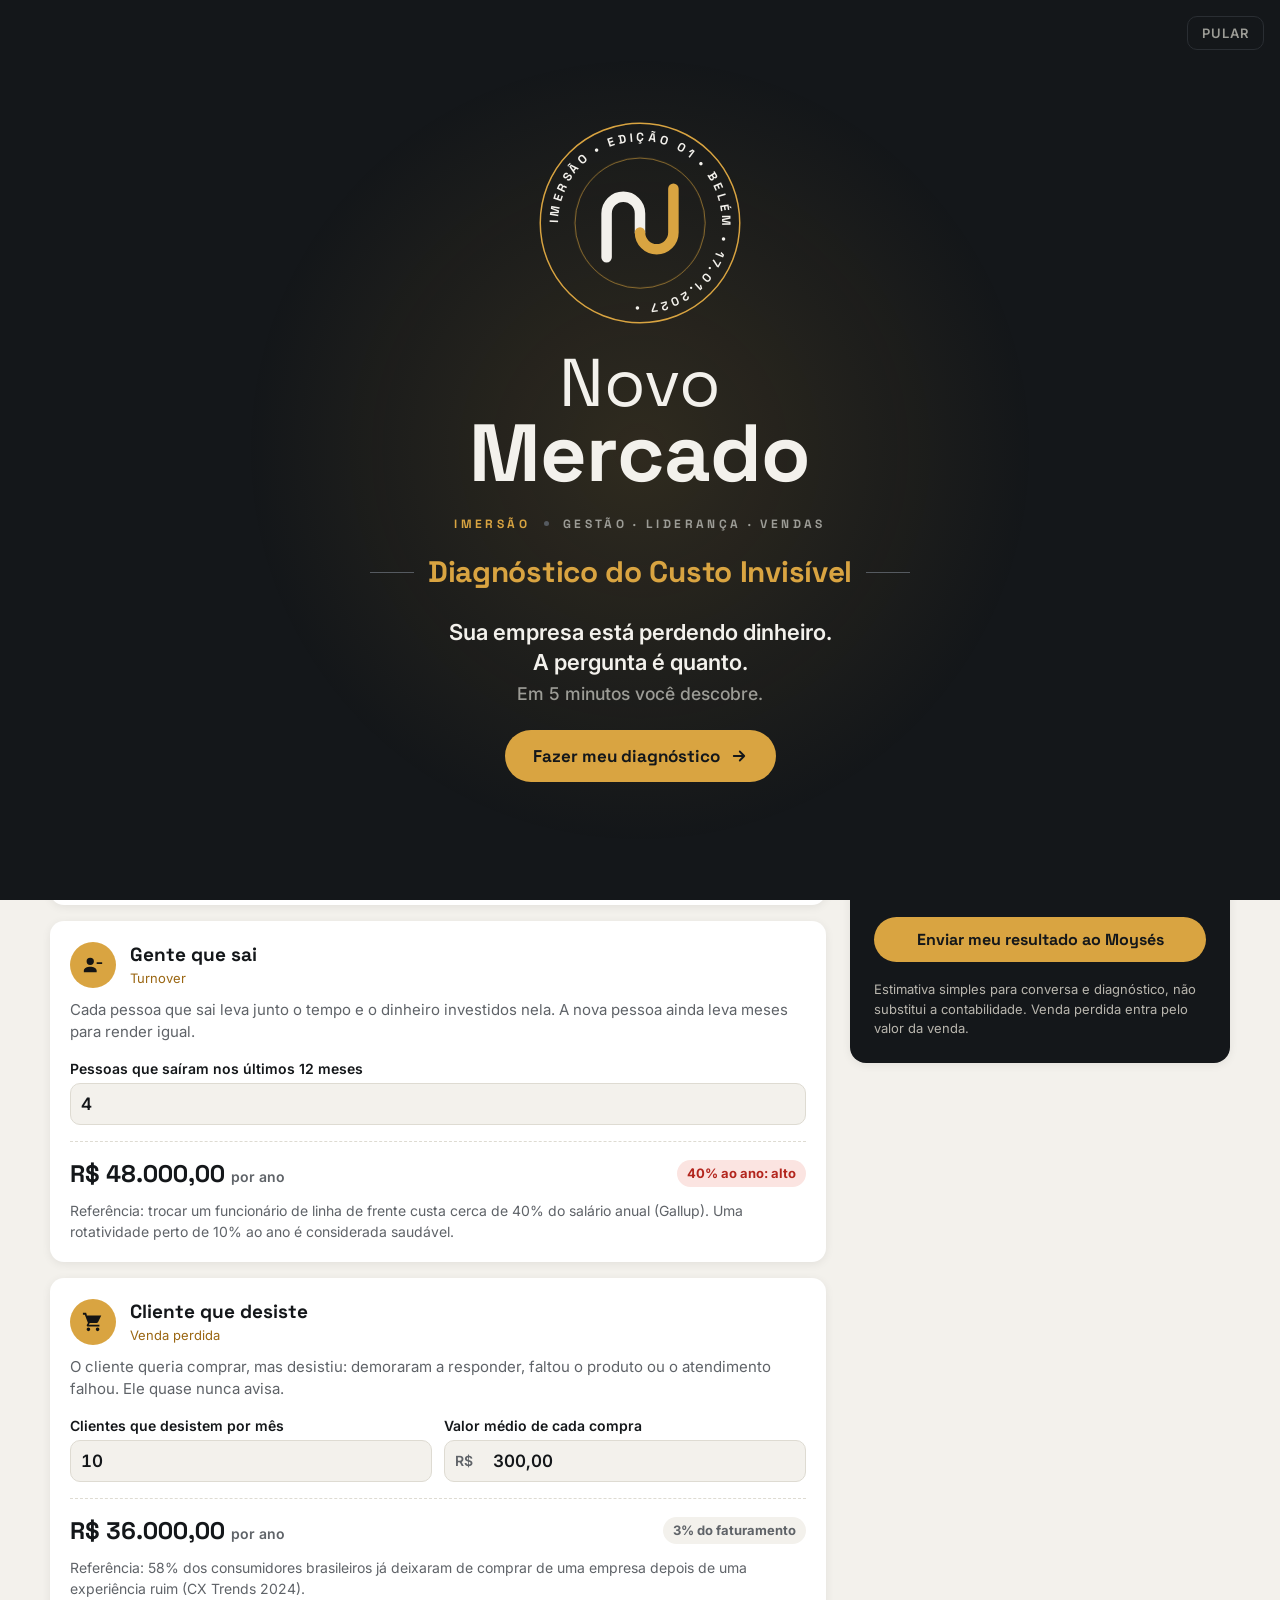
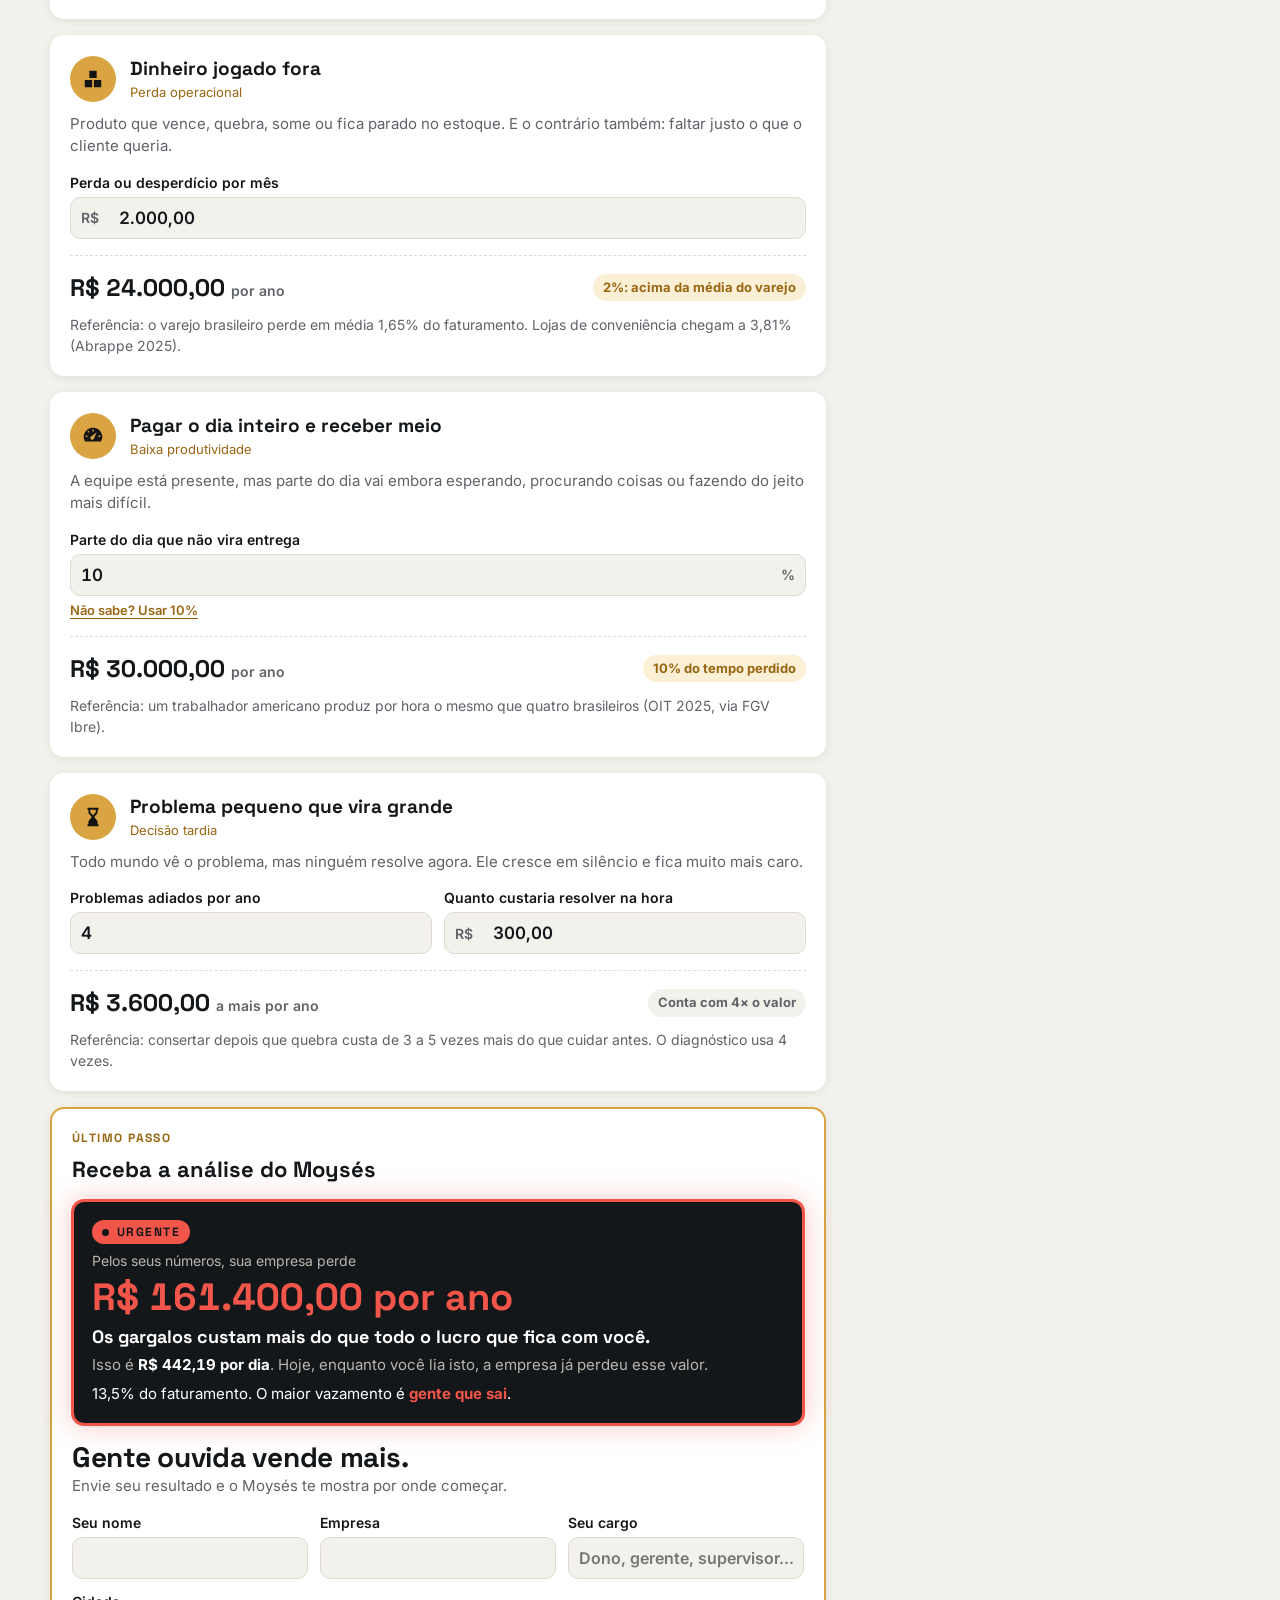
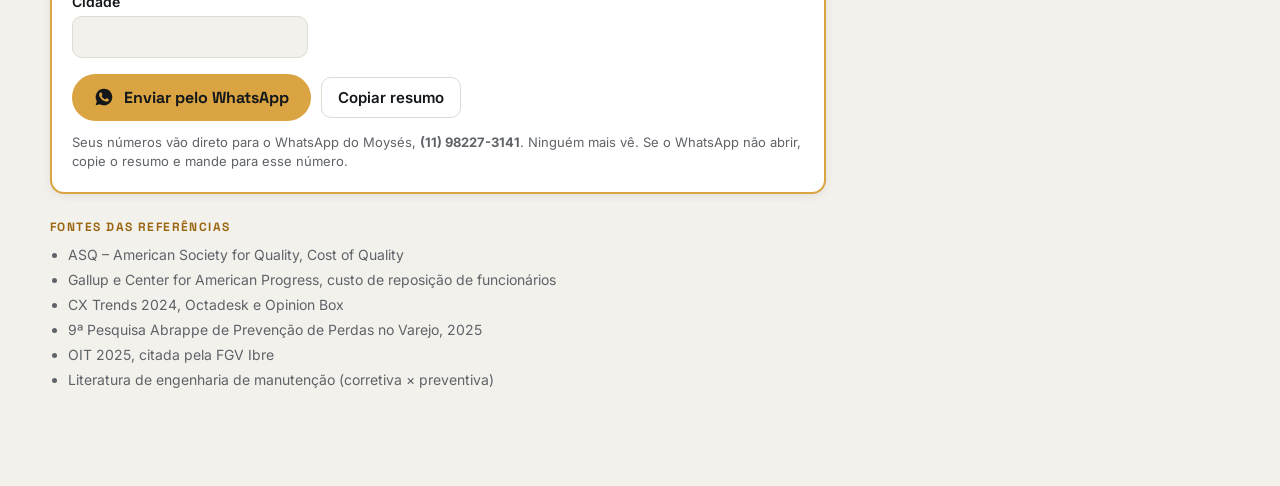
==== commit edb5081b: "Instala Meta Pixel e cria página de obrigado com evento Lead - Define o ID do Pixel (145155337653603" ====
--- a/diagnostico/index.html
+++ b/diagnostico/index.html
@@ -221,6 +221,23 @@
 .cta-panel { display: inline-flex; justify-content: center; background: var(--gold); color: #14171A; text-decoration: none; font: 700 16px var(--display); padding: 12px 18px; border-radius: 999px; }
 
 </style>
+<!-- Meta Pixel Code -->
+<script>
+!function(f,b,e,v,n,t,s)
+{if(f.fbq)return;n=f.fbq=function(){n.callMethod?
+n.callMethod.apply(n,arguments):n.queue.push(arguments)};
+if(!f._fbq)f._fbq=n;n.push=n;n.loaded=!0;n.version='2.0';
+n.queue=[];t=b.createElement(e);t.async=!0;
+t.src=v;s=b.getElementsByTagName(e)[0];
+s.parentNode.insertBefore(t,s)}(window, document,'script',
+'https://connect.facebook.net/en_US/fbevents.js');
+fbq('init', '1451553376536038');
+fbq('track', 'PageView');
+</script>
+<noscript><img height="1" width="1" style="display:none"
+src="https://www.facebook.com/tr?id=1451553376536038&ev=PageView&noscript=1"
+/></noscript>
+<!-- End Meta Pixel Code -->
 </head>
 <body>
 
